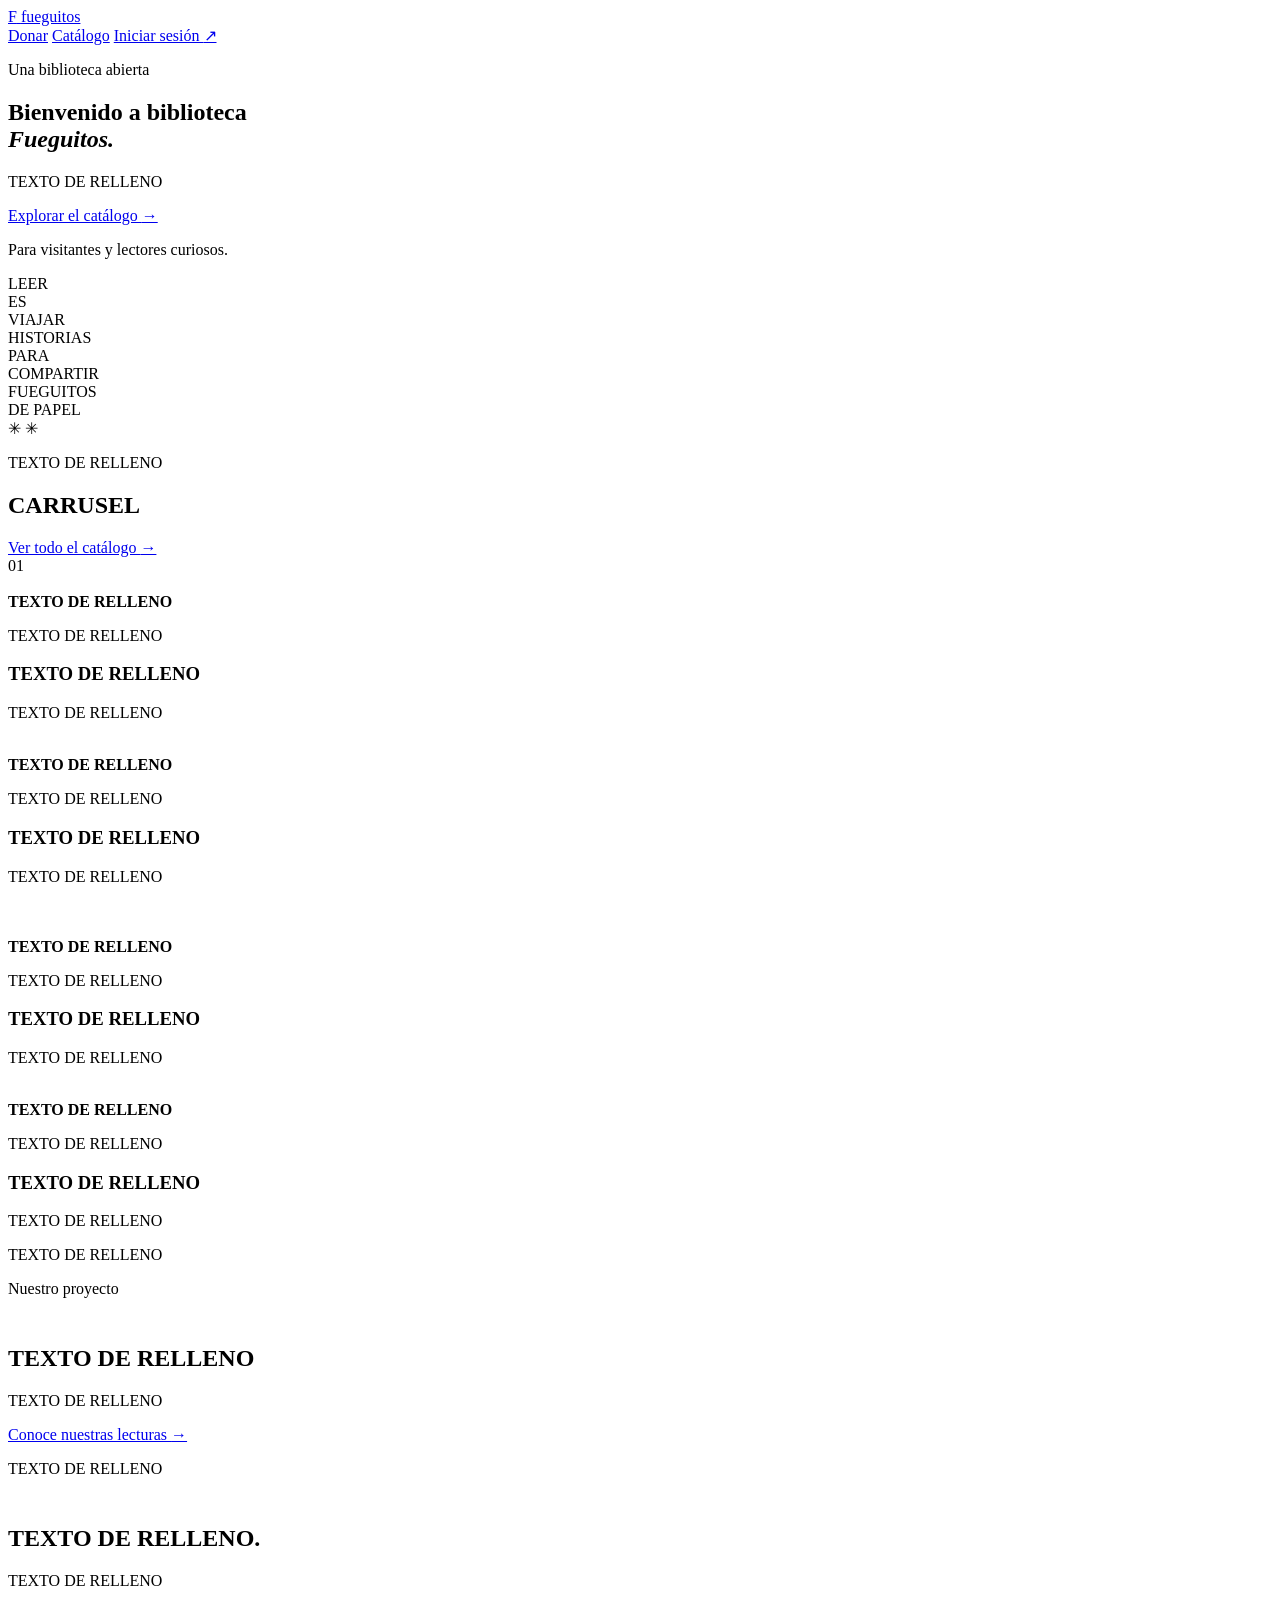
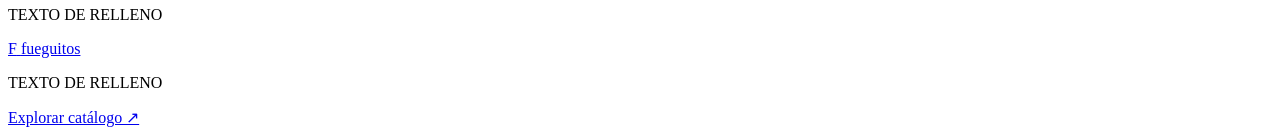
==== SPRINT_002/index.html @ 0e1df8a7 "Create index.html for Fueguitos homepage Added a new HTML file for the Fueguitos project, including " ====
<!DOCTYPE html>
<html lang="es">
<head>
  <meta charset="UTF-8">
  <meta name="viewport" content="width=device-width, initial-scale=1.0">
  <meta name="description" content="Conoce Fueguitos, explora libros sin registrarte y descubre cómo apoyar nuestro proyecto de lectura.">
  <title>Fueguitos | Lecturas para todos</title>
  <link rel="stylesheet" href="index-publico.css">
</head>
<body>
  <header class="site-header">
    <div class="page-width nav-layout">
      <a class="brand" href="index-publico.html" aria-label="Fueguitos, inicio">
        <span class="brand-mark" aria-hidden="true">F</span>
        <span>fueguitos</span>
      </a>
      <nav aria-label="Navegación principal">
        <a href="#donar">Donar</a>
        <a href="catalogo.html">Catálogo</a>
        <a class="login-link" href="login.html">Iniciar sesión <span aria-hidden="true">↗</span></a>
      </nav>
    </div>
  </header>

  <main>
    <section class="welcome page-width" aria-labelledby="welcome-title">
      <div class="welcome-copy">
        <p class="kicker"><span></span> Una biblioteca abierta</p>
        <h1 id="welcome-title">Bienvenido a biblioteca<br><em>Fueguitos.</em></h1>
        <p class="welcome-text">TEXTO DE RELLENO</p>
        <a class="primary-link" href="catalogo.html">Explorar el catálogo <span aria-hidden="true">→</span></a>
        <p class="welcome-note">Para visitantes y lectores curiosos.</p>
      </div>
      <div class="book-still-life" aria-label="Ilustración de tres libros de colores" role="img">
        <div class="sun-shape"></div>
        <div class="still-book still-book-back"><span>LEER<br>ES<br>VIAJAR</span></div>
        <div class="still-book still-book-middle"><span>HISTORIAS<br>PARA<br>COMPARTIR</span></div>
        <div class="still-book still-book-front"><span>FUEGUITOS<br>DE PAPEL</span></div>
        <span class="spark spark-one" aria-hidden="true">✳</span>
        <span class="spark spark-two" aria-hidden="true">✳</span>
      </div>
    </section>

    <section class="reading-section" aria-labelledby="reading-title">
      <div class="page-width">
        <div class="section-topline">
          <div>
            <p class="kicker">TEXTO DE RELLENO</p>
            <h2 id="reading-title">CARRUSEL</h2>
          </div>
          <a class="text-link" href="catalogo.html">Ver todo el catálogo <span aria-hidden="true">→</span></a>
        </div>

        <div class="book-list">
          <article class="book-item">
            <div class="book-art art-olive" aria-hidden="true"><span>01</span><b><br><br>TEXTO DE RELLENO</b><i></i></div>
            <p class="book-category">TEXTO DE RELLENO</p>
            <h3>TEXTO DE RELLENO</h3>
            <p class="book-byline">TEXTO DE RELLENO</p>
          </article>
          <article class="book-item">
            <div class="book-art art-coral" aria-hidden="true"><span></span><b><br>TEXTO DE RELLENO</b><i></i></div>
            <p class="book-category">TEXTO DE RELLENO</p>
            <h3>TEXTO DE RELLENO</h3>
            <p class="book-byline">TEXTO DE RELLENO</p>
          </article>
          <article class="book-item">
            <div class="book-art art-blue" aria-hidden="true"><span></span><b><br><br>TEXTO DE RELLENO</b><i></i></div>
            <p class="book-category">TEXTO DE RELLENO</p>
            <h3>TEXTO DE RELLENO</h3>
            <p class="book-byline">TEXTO DE RELLENO</p>
          </article>
          <article class="book-item">
            <div class="book-art art-yellow" aria-hidden="true"><span></span><b><br>TEXTO DE RELLENO</b><i></i></div>
            <p class="book-category">TEXTO DE RELLENO</p>
            <h3>TEXTO DE RELLENO</h3>
            <p class="book-byline">TEXTO DE RELLENO</p>
          </article>
        </div>
      </div>
    </section>

    <section class="project-section page-width" aria-labelledby="project-title">
      <div class="project-stamp" aria-hidden="true">TEXTO DE RELLENO<br></div>
      <div class="project-copy">
        <p class="kicker">Nuestro proyecto</p>
        <h2 id="project-title"><br>TEXTO DE RELLENO</h2>
        <p>TEXTO DE RELLENO</p>
        <a class="text-link" href="catalogo.html">Conoce nuestras lecturas <span aria-hidden="true">→</span></a>
      </div>
    </section>

    <section class="donation-section" id="donar" aria-labelledby="donation-title">
      <div class="page-width donation-layout">
        <div>
          <p class="kicker">TEXTO DE RELLENO</p>
          <h2 id="donation-title"><br>TEXTO DE RELLENO.</h2>
        </div>
        <div class="donation-copy">
          <p>TEXTO DE RELLENO</p>
          <p class="donation-note">TEXTO DE RELLENO</p>
        </div>
      </div>
    </section>
  </main>

  <footer class="site-footer">
    <div class="page-width footer-layout">
      <a class="brand footer-brand" href="index-publico.html">
        <span class="brand-mark" aria-hidden="true">F</span>
        <span>fueguitos</span>
      </a>
      <p>TEXTO DE RELLENO</p>
      <a class="footer-catalog" href="catalogo.html">Explorar catálogo ↗</a>
    </div>
  </footer>
</body>
</html>
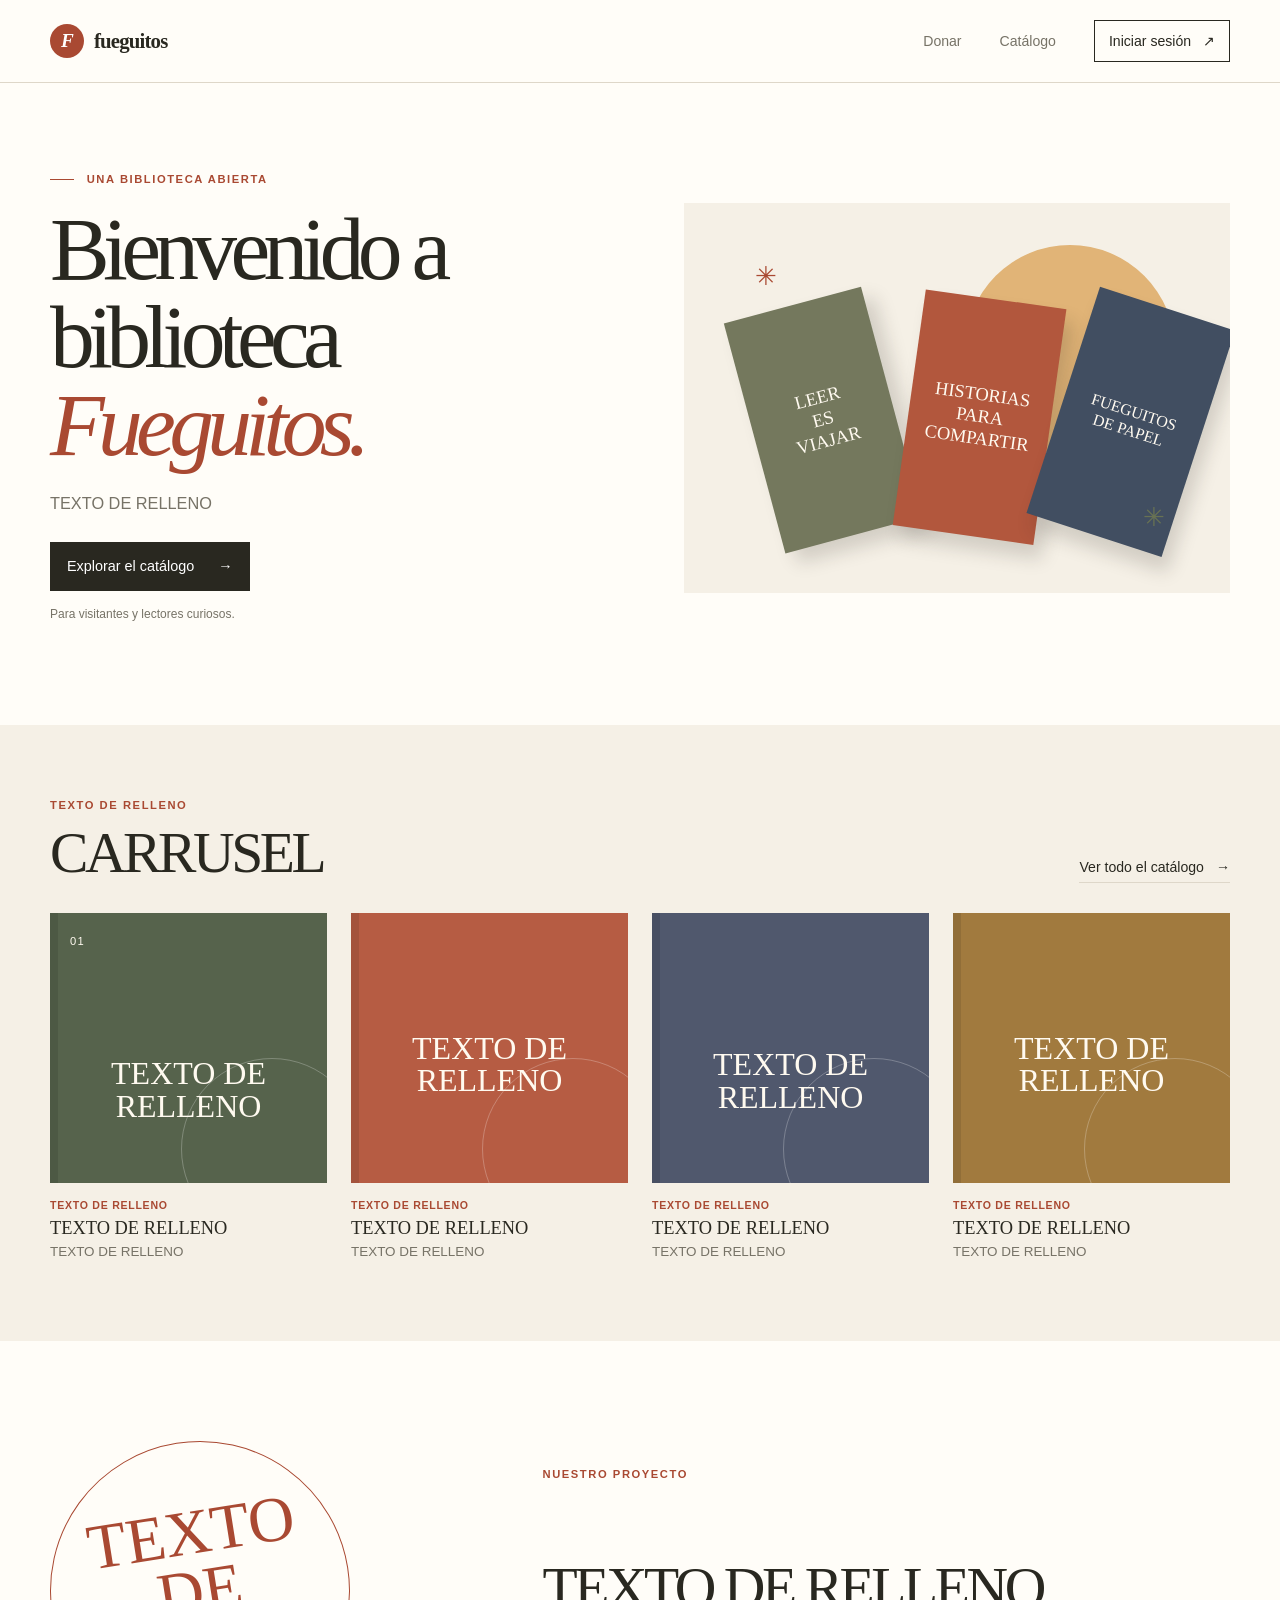
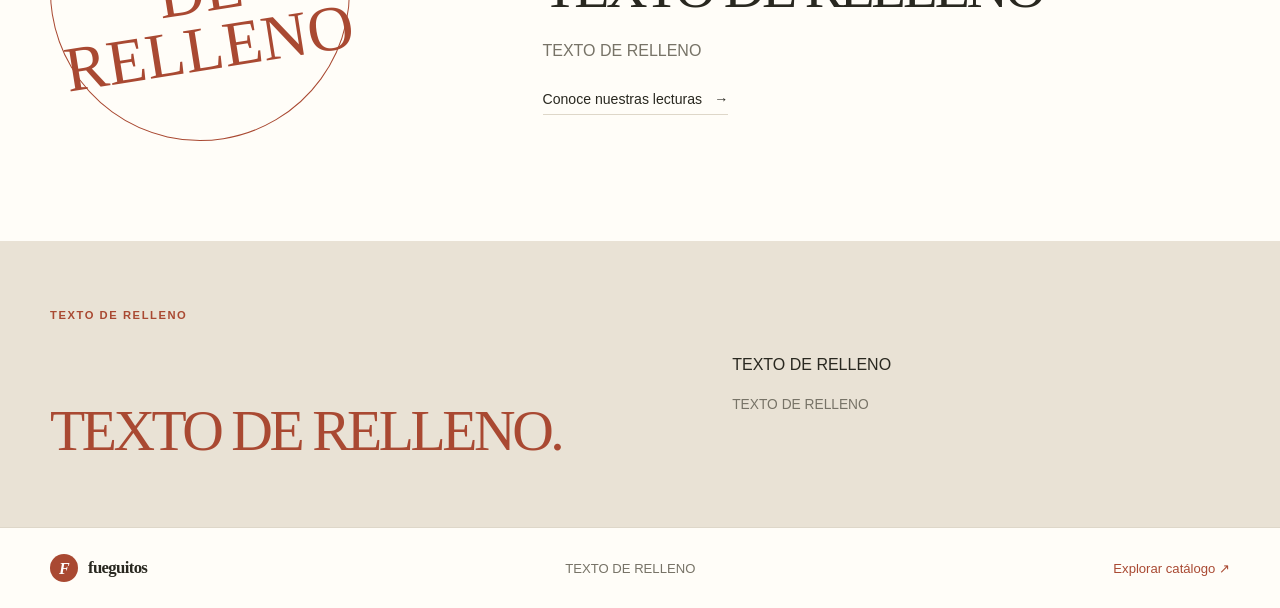
==== commit 8f3f305d: "Update index.html" ====
--- a/SPRINT_002/index.html
+++ b/SPRINT_002/index.html
@@ -5,7 +5,7 @@
   <meta name="viewport" content="width=device-width, initial-scale=1.0">
   <meta name="description" content="Conoce Fueguitos, explora libros sin registrarte y descubre cómo apoyar nuestro proyecto de lectura.">
   <title>Fueguitos | Lecturas para todos</title>
-  <link rel="stylesheet" href="index-publico.css">
+  <link rel="stylesheet" href="style.css">
 </head>
 <body>
   <header class="site-header">
--- a/SPRINT_002/style.css
+++ b/SPRINT_002/style.css
@@ -0,0 +1,665 @@
+
+:root {
+  color-scheme: light;
+  --cream: #f5f0e6;
+  --paper: #fffdf8;
+  --ink: #292820;
+  --muted: #777367;
+  --rust: #a94932;
+  --olive: #687253;
+  --rule: #ded7c9;
+  --serif: Georgia, "Times New Roman", serif;
+}
+
+* {
+  box-sizing: border-box;
+}
+
+html {
+  scroll-behavior: smooth;
+}
+
+body {
+  margin: 0;
+  background: var(--paper);
+  color: var(--ink);
+  font-family: Arial, Helvetica, sans-serif;
+  line-height: 1.6;
+}
+
+a {
+  color: inherit;
+}
+
+.page-width {
+  width: min(1180px, calc(100% - 56px));
+  margin-inline: auto;
+}
+
+.site-header {
+  position: relative;
+  z-index: 1;
+  border-bottom: 1px solid var(--rule);
+  background: var(--paper);
+}
+
+.nav-layout {
+  min-height: 82px;
+  display: flex;
+  align-items: center;
+  justify-content: space-between;
+  gap: 24px;
+}
+
+.brand {
+  display: inline-flex;
+  align-items: center;
+  gap: 10px;
+  font-family: var(--serif);
+  font-size: 1.3rem;
+  font-weight: 700;
+  letter-spacing: -0.04em;
+  text-decoration: none;
+}
+
+.brand-mark {
+  display: grid;
+  width: 34px;
+  height: 34px;
+  place-items: center;
+  border-radius: 50%;
+  background: var(--rust);
+  color: white;
+  font-family: var(--serif);
+  font-size: 1.2rem;
+  font-style: italic;
+}
+
+nav {
+  display: flex;
+  align-items: center;
+  gap: clamp(18px, 3vw, 38px);
+}
+
+nav a {
+  color: var(--muted);
+  font-size: 0.88rem;
+  text-decoration: none;
+}
+
+nav a:hover,
+nav a:focus-visible,
+.text-link:hover,
+.text-link:focus-visible {
+  color: var(--rust);
+}
+
+nav .login-link {
+  padding: 9px 14px;
+  border: 1px solid var(--ink);
+  color: var(--ink);
+}
+
+.login-link span {
+  margin-left: 8px;
+}
+
+.welcome {
+  min-height: 570px;
+  display: grid;
+  grid-template-columns: 1fr 0.95fr;
+  align-items: center;
+  gap: 60px;
+  padding-block: 70px 82px;
+}
+
+.welcome-copy {
+  padding-block: 18px;
+}
+
+.kicker {
+  margin: 0 0 16px;
+  color: var(--rust);
+  font-size: 0.7rem;
+  font-weight: 700;
+  letter-spacing: 0.14em;
+  text-transform: uppercase;
+}
+
+.kicker span {
+  display: inline-block;
+  width: 24px;
+  height: 1px;
+  margin: 0 8px 3px 0;
+  background: currentColor;
+}
+
+h1,
+h2,
+h3,
+p {
+  margin-top: 0;
+}
+
+h1,
+h2,
+h3 {
+  font-family: var(--serif);
+  font-weight: 400;
+}
+
+h1 {
+  margin-bottom: 22px;
+  font-size: clamp(3.2rem, 7vw, 6rem);
+  letter-spacing: -0.075em;
+  line-height: 0.98;
+}
+
+h1 em {
+  color: var(--rust);
+  font-weight: 400;
+}
+
+.welcome-text {
+  max-width: 430px;
+  margin-bottom: 26px;
+  color: var(--muted);
+  font-size: 1.02rem;
+}
+
+.primary-link {
+  display: inline-flex;
+  align-items: center;
+  gap: 24px;
+  padding: 13px 17px;
+  background: var(--ink);
+  color: white;
+  font-size: 0.9rem;
+  text-decoration: none;
+  transition: background 150ms ease;
+}
+
+.primary-link:hover,
+.primary-link:focus-visible {
+  background: var(--rust);
+}
+
+.welcome-note {
+  margin: 14px 0 0;
+  color: var(--muted);
+  font-size: 0.75rem;
+}
+
+.book-still-life {
+  position: relative;
+  min-height: 390px;
+  overflow: hidden;
+  background: var(--cream);
+}
+
+.sun-shape {
+  position: absolute;
+  top: 42px;
+  right: 55px;
+  width: 210px;
+  height: 210px;
+  border-radius: 50%;
+  background: #e1b477;
+}
+
+.still-book {
+  position: absolute;
+  bottom: 58px;
+  display: flex;
+  align-items: center;
+  justify-content: center;
+  width: 142px;
+  height: 238px;
+  padding: 20px;
+  box-shadow: 10px 13px 18px rgba(43, 38, 28, 0.17);
+  color: #fffaf0;
+  text-align: center;
+  transform-origin: bottom center;
+}
+
+.still-book span {
+  font-family: var(--serif);
+  font-size: 1.15rem;
+  line-height: 1.18;
+}
+
+.still-book-back {
+  left: 18%;
+  background: #74785d;
+  transform: rotate(-15deg);
+}
+
+.still-book-middle {
+  left: 38%;
+  background: #b2573d;
+  transform: rotate(8deg);
+}
+
+.still-book-front {
+  right: 12%;
+  background: #414e61;
+  transform: rotate(18deg);
+}
+
+.still-book-front span {
+  font-size: 1rem;
+}
+
+.spark {
+  position: absolute;
+  z-index: 1;
+  color: var(--rust);
+  font-size: 1.6rem;
+}
+
+.spark-one {
+  top: 53px;
+  left: 13%;
+}
+
+.spark-two {
+  right: 12%;
+  bottom: 55px;
+  color: var(--olive);
+}
+
+.reading-section {
+  padding-block: 72px 78px;
+  background: var(--cream);
+}
+
+.section-topline {
+  display: flex;
+  align-items: end;
+  justify-content: space-between;
+  gap: 24px;
+  margin-bottom: 30px;
+}
+
+.section-topline .kicker {
+  margin-bottom: 8px;
+}
+
+h2 {
+  margin-bottom: 0;
+  font-size: clamp(2.2rem, 4.5vw, 3.8rem);
+  letter-spacing: -0.06em;
+  line-height: 1.05;
+}
+
+.text-link {
+  display: inline-flex;
+  align-items: center;
+  gap: 12px;
+  padding-bottom: 4px;
+  border-bottom: 1px solid var(--rule);
+  color: var(--ink);
+  font-size: 0.88rem;
+  text-decoration: none;
+  white-space: nowrap;
+}
+
+.book-list {
+  display: grid;
+  grid-template-columns: repeat(4, minmax(0, 1fr));
+  gap: 24px;
+}
+
+.book-item {
+  min-width: 0;
+}
+
+.book-art {
+  position: relative;
+  display: flex;
+  min-height: 270px;
+  flex-direction: column;
+  justify-content: space-between;
+  overflow: hidden;
+  padding: 20px;
+  color: #fffaf0;
+  box-shadow: inset 8px 0 rgba(0, 0, 0, 0.1);
+}
+
+.book-art::after {
+  position: absolute;
+  right: -36px;
+  bottom: -57px;
+  width: 180px;
+  height: 180px;
+  border: 1px solid rgba(255, 255, 255, 0.25);
+  border-radius: 50%;
+  content: "";
+}
+
+.book-art span,
+.book-art b,
+.book-art i {
+  position: relative;
+  z-index: 1;
+}
+
+.book-art span {
+  font-size: 0.7rem;
+  letter-spacing: 0.12em;
+}
+
+.book-art b {
+  align-self: center;
+  font-family: var(--serif);
+  font-size: clamp(1.5rem, 2.5vw, 2.1rem);
+  font-weight: 400;
+  line-height: 1.02;
+  text-align: center;
+}
+
+.book-art i {
+  font-size: 0.58rem;
+  font-style: normal;
+  letter-spacing: 0.1em;
+  text-align: center;
+}
+
+.art-olive {
+  background: #56634c;
+}
+
+.art-coral {
+  background: #b65c43;
+}
+
+.art-blue {
+  background: #50586d;
+}
+
+.art-yellow {
+  background: #a17a3e;
+}
+
+.book-category {
+  margin: 14px 0 3px;
+  color: var(--rust);
+  font-size: 0.66rem;
+  font-weight: 700;
+  letter-spacing: 0.07em;
+  text-transform: uppercase;
+}
+
+.book-item h3 {
+  margin-bottom: 2px;
+  font-size: 1.15rem;
+  line-height: 1.2;
+}
+
+.book-byline {
+  margin: 0;
+  color: var(--muted);
+  font-size: 0.84rem;
+}
+
+.project-section {
+  display: grid;
+  grid-template-columns: 0.75fr 1.25fr;
+  align-items: center;
+  gap: 80px;
+  padding-block: 100px;
+}
+
+.project-stamp {
+  display: grid;
+  width: min(100%, 300px);
+  aspect-ratio: 1;
+  place-content: center;
+  border: 1px solid var(--rust);
+  border-radius: 50%;
+  color: var(--rust);
+  font-family: var(--serif);
+  font-size: clamp(2.5rem, 5vw, 4.4rem);
+  line-height: 0.92;
+  text-align: center;
+  transform: rotate(-9deg);
+}
+
+.project-copy {
+  max-width: 570px;
+}
+
+.project-copy .kicker {
+  margin-bottom: 14px;
+}
+
+.project-copy h2 {
+  margin-bottom: 20px;
+}
+
+.project-copy > p:not(.kicker) {
+  margin-bottom: 22px;
+  color: var(--muted);
+}
+
+.donation-section {
+  padding-block: 66px;
+  background: #e9e2d5;
+}
+
+.donation-layout {
+  display: grid;
+  grid-template-columns: 1fr 0.8fr;
+  align-items: center;
+  gap: 60px;
+}
+
+.donation-layout h2 {
+  color: var(--rust);
+}
+
+.donation-copy {
+  max-width: 430px;
+  color: var(--ink);
+}
+
+.donation-note {
+  margin: 0;
+  color: var(--muted);
+  font-size: 0.86rem;
+}
+
+.site-footer {
+  padding-block: 26px;
+  border-top: 1px solid var(--rule);
+}
+
+.footer-layout {
+  display: flex;
+  align-items: center;
+  justify-content: space-between;
+  gap: 20px;
+}
+
+.footer-brand {
+  font-size: 1.05rem;
+}
+
+.footer-brand .brand-mark {
+  width: 28px;
+  height: 28px;
+  font-size: 1rem;
+}
+
+.footer-layout p {
+  margin: 0;
+  color: var(--muted);
+  font-size: 0.82rem;
+}
+
+.footer-catalog {
+  color: var(--rust);
+  font-size: 0.82rem;
+  text-decoration: none;
+}
+
+@media (max-width: 760px) {
+  .page-width {
+    width: min(100% - 36px, 580px);
+  }
+
+  .welcome {
+    grid-template-columns: 1fr;
+    gap: 34px;
+    padding-block: 54px;
+  }
+
+  .book-still-life {
+    min-height: 330px;
+  }
+
+  .still-book {
+    bottom: 43px;
+    width: 120px;
+    height: 210px;
+  }
+
+  .sun-shape {
+    width: 175px;
+    height: 175px;
+  }
+
+  .book-list {
+    grid-template-columns: repeat(2, minmax(0, 1fr));
+    row-gap: 34px;
+  }
+
+  .project-section {
+    grid-template-columns: 1fr;
+    justify-items: start;
+    gap: 38px;
+    padding-block: 68px;
+  }
+
+  .project-stamp {
+    width: 190px;
+  }
+
+  .donation-layout {
+    grid-template-columns: 1fr;
+    gap: 25px;
+  }
+
+  .section-topline {
+    align-items: flex-start;
+    flex-direction: column;
+  }
+}
+
+@media (max-width: 480px) {
+  .nav-layout {
+    min-height: 72px;
+  }
+
+  .brand {
+    font-size: 1.1rem;
+  }
+
+  .brand-mark {
+    width: 30px;
+    height: 30px;
+  }
+
+  nav {
+    gap: 12px;
+  }
+
+  nav a {
+    font-size: 0.76rem;
+  }
+
+  nav .login-link {
+    padding: 7px 9px;
+  }
+
+  .login-link span {
+    display: none;
+  }
+
+  .welcome {
+    min-height: 0;
+    padding-block: 48px;
+  }
+
+  h1 {
+    font-size: clamp(3rem, 15vw, 4.2rem);
+  }
+
+  .book-still-life {
+    min-height: 280px;
+  }
+
+  .still-book {
+    width: 100px;
+    height: 180px;
+    padding: 12px;
+  }
+
+  .still-book span {
+    font-size: 0.9rem;
+  }
+
+  .still-book-front span {
+    font-size: 0.8rem;
+  }
+
+  .sun-shape {
+    top: 28px;
+    right: 30px;
+    width: 145px;
+    height: 145px;
+  }
+
+  .reading-section {
+    padding-block: 54px;
+  }
+
+  .book-list {
+    gap: 26px 14px;
+  }
+
+  .book-art {
+    min-height: 220px;
+    padding: 14px;
+  }
+
+  .book-art b {
+    font-size: 1.5rem;
+  }
+
+  .book-art i {
+    font-size: 0.48rem;
+  }
+
+  .book-item h3 {
+    font-size: 1rem;
+  }
+
+  .footer-layout {
+    align-items: flex-start;
+    flex-direction: column;
+    gap: 12px;
+  }
+}
+
+@media (prefers-reduced-motion: reduce) {
+  html {
+    scroll-behavior: auto;
+  }
+
+  *,
+  *::before,
+  *::after {
+    transition-duration: 0.01ms !important;
+  }
+}
